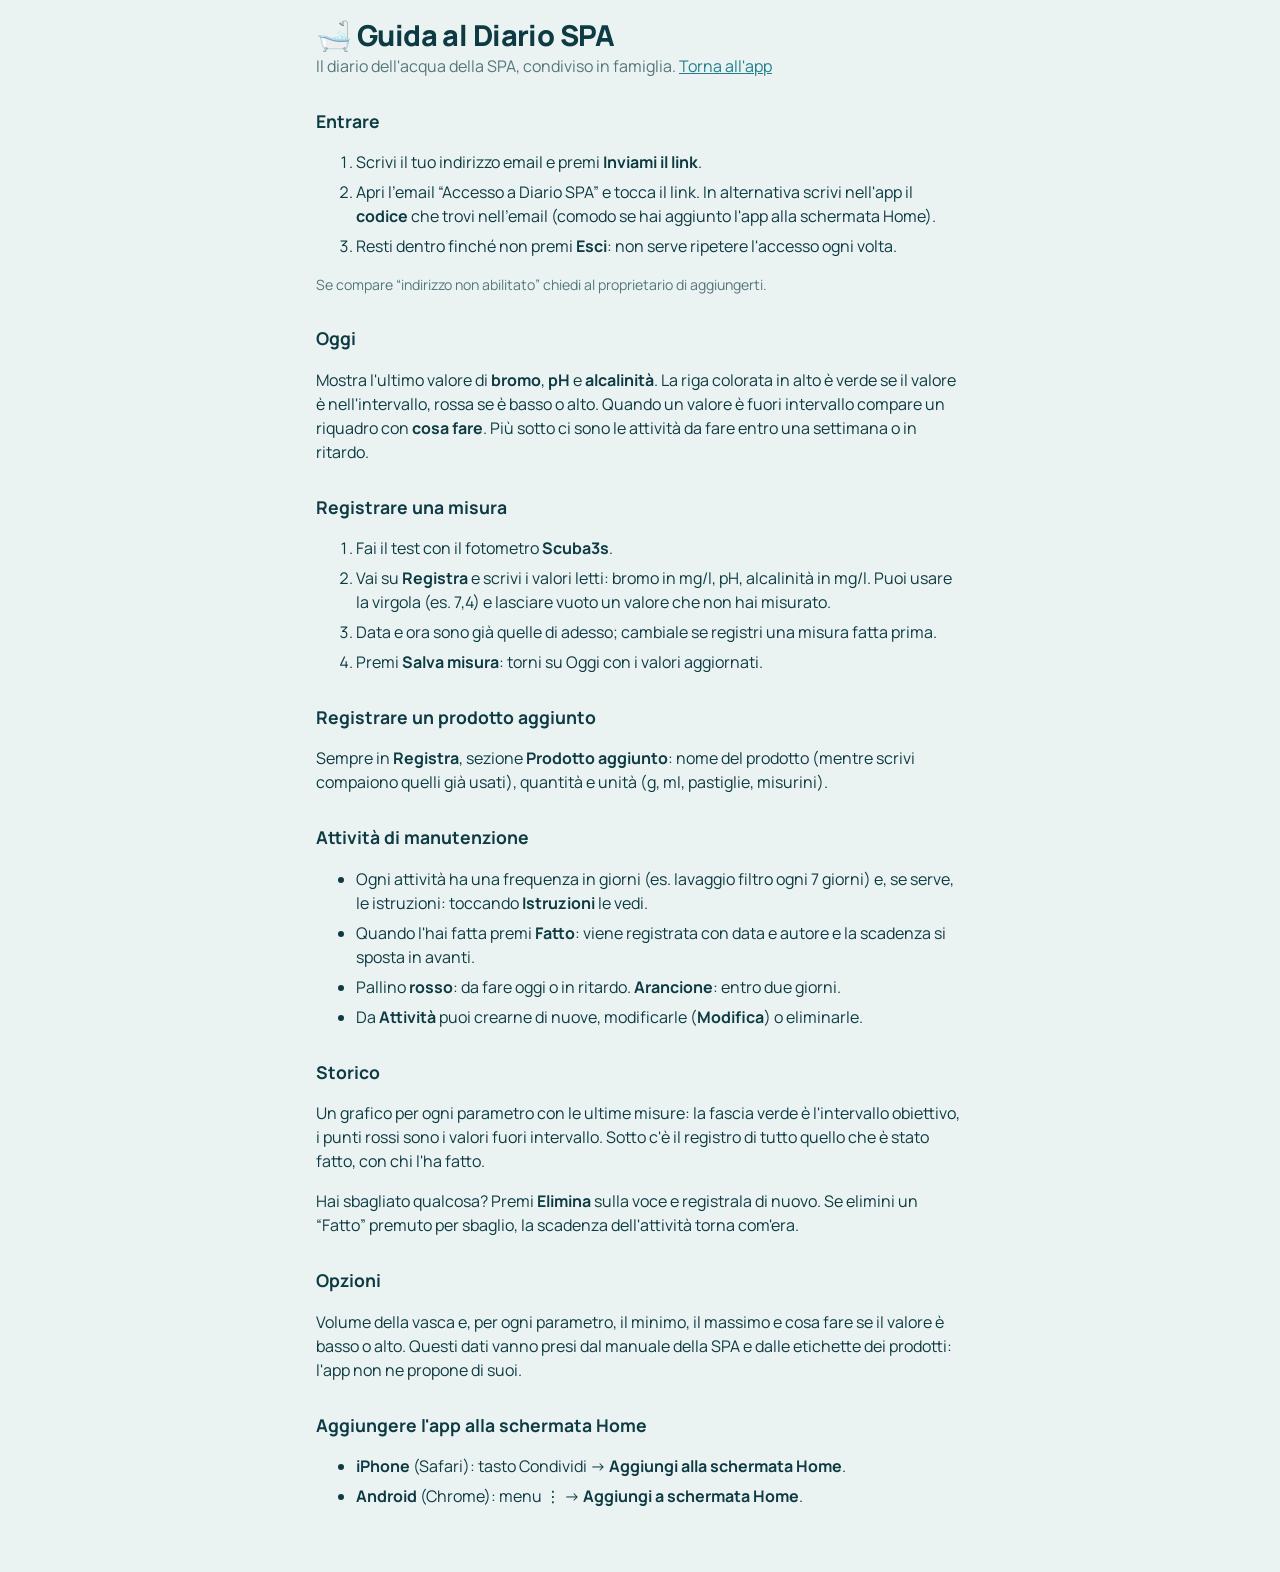
==== guida.html @ f2f0a204 "Prima versione di Diario SPA Misure, prodotti, attivita periodiche, storico con grafici e impostazio" ====
<!doctype html>
<html lang="it">
<head>
  <meta charset="utf-8">
  <meta name="viewport" content="width=device-width, initial-scale=1">
  <title>Guida – Diario SPA</title>
  <link rel="icon" href="data:image/svg+xml,<svg xmlns='http://www.w3.org/2000/svg' viewBox='0 0 100 100'><text y='.9em' font-size='90'>🛁</text></svg>">
  <link rel="preconnect" href="https://fonts.googleapis.com">
  <link rel="preconnect" href="https://fonts.gstatic.com" crossorigin>
  <link href="https://fonts.googleapis.com/css2?family=Manrope:wght@400;500;600;700;800&display=swap" rel="stylesheet">
  <link rel="stylesheet" href="css/style.css?v=2026.10.14">
  <style>
    main.guide { padding-bottom: 48px; }
    .guide h2 { margin-top: 30px; }
    .guide li + li { margin-top: 6px; }
  </style>
</head>
<body>
  <main class="guide">
    <h1>🛁 Guida al Diario SPA</h1>
    <p class="sub">Il diario dell'acqua della SPA, condiviso in famiglia. <a href="./">Torna all'app</a></p>

    <h2>Entrare</h2>
    <ol>
      <li>Scrivi il tuo indirizzo email e premi <b>Inviami il link</b>.</li>
      <li>Apri l'email “Accesso a Diario SPA” e tocca il link. In alternativa scrivi nell'app il
        <b>codice</b> che trovi nell'email (comodo se hai aggiunto l'app alla schermata Home).</li>
      <li>Resti dentro finché non premi <b>Esci</b>: non serve ripetere l'accesso ogni volta.</li>
    </ol>
    <p class="note">Se compare “indirizzo non abilitato” chiedi al proprietario di aggiungerti.</p>

    <h2>Oggi</h2>
    <p>Mostra l'ultimo valore di <b>bromo</b>, <b>pH</b> e <b>alcalinità</b>. La riga colorata in alto
      è verde se il valore è nell'intervallo, rossa se è basso o alto. Quando un valore è fuori
      intervallo compare un riquadro con <b>cosa fare</b>. Più sotto ci sono le attività da fare
      entro una settimana o in ritardo.</p>

    <h2>Registrare una misura</h2>
    <ol>
      <li>Fai il test con il fotometro <b>Scuba3s</b>.</li>
      <li>Vai su <b>Registra</b> e scrivi i valori letti: bromo in mg/l, pH, alcalinità in mg/l.
        Puoi usare la virgola (es. 7,4) e lasciare vuoto un valore che non hai misurato.</li>
      <li>Data e ora sono già quelle di adesso; cambiale se registri una misura fatta prima.</li>
      <li>Premi <b>Salva misura</b>: torni su Oggi con i valori aggiornati.</li>
    </ol>

    <h2>Registrare un prodotto aggiunto</h2>
    <p>Sempre in <b>Registra</b>, sezione <b>Prodotto aggiunto</b>: nome del prodotto (mentre scrivi
      compaiono quelli già usati), quantità e unità (g, ml, pastiglie, misurini).</p>

    <h2>Attività di manutenzione</h2>
    <ul>
      <li>Ogni attività ha una frequenza in giorni (es. lavaggio filtro ogni 7 giorni) e, se serve,
        le istruzioni: toccando <b>Istruzioni</b> le vedi.</li>
      <li>Quando l'hai fatta premi <b>Fatto</b>: viene registrata con data e autore e la
        scadenza si sposta in avanti.</li>
      <li>Pallino <b>rosso</b>: da fare oggi o in ritardo. <b>Arancione</b>: entro due giorni.</li>
      <li>Da <b>Attività</b> puoi crearne di nuove, modificarle (<b>Modifica</b>) o eliminarle.</li>
    </ul>

    <h2>Storico</h2>
    <p>Un grafico per ogni parametro con le ultime misure: la fascia verde è l'intervallo
      obiettivo, i punti rossi sono i valori fuori intervallo. Sotto c'è il registro di tutto
      quello che è stato fatto, con chi l'ha fatto.</p>
    <p>Hai sbagliato qualcosa? Premi <b>Elimina</b> sulla voce e registrala di nuovo. Se elimini un
      “Fatto” premuto per sbaglio, la scadenza dell'attività torna com'era.</p>

    <h2>Opzioni</h2>
    <p>Volume della vasca e, per ogni parametro, il minimo, il massimo e cosa fare se il valore è
      basso o alto. Questi dati vanno presi dal manuale della SPA e dalle etichette dei prodotti:
      l'app non ne propone di suoi.</p>

    <h2>Aggiungere l'app alla schermata Home</h2>
    <ul>
      <li><b>iPhone</b> (Safari): tasto Condividi → <b>Aggiungi alla schermata Home</b>.</li>
      <li><b>Android</b> (Chrome): menu ⋮ → <b>Aggiungi a schermata Home</b>.</li>
    </ul>
  </main>
</body>
</html>
---- css/style.css ----
:root {
  --bg: #EAF3F2; --surface: #FFFFFF; --ink: #0E3B43; --muted: #55767B; --line: #CFE1DF;
  --accent: #1F7F8C; --accent-ink: #FFFFFF; --ok: #2C8A57; --bad: #C2412D; --warn: #B7791F;
  --band: rgba(44, 138, 87, .14);
  color-scheme: light;
}
@media (prefers-color-scheme: dark) {
  :root {
    --bg: #0B1F23; --surface: #122C31; --ink: #E3F1EF; --muted: #8FB0B3; --line: #21434A;
    --accent: #4FB3BF; --accent-ink: #06262B; --ok: #5CC48A; --bad: #F07A63; --warn: #E3B062;
    --band: rgba(92, 196, 138, .16);
    color-scheme: dark;
  }
}

*, *::before, *::after { box-sizing: border-box; }
html { -webkit-text-size-adjust: 100%; }
body {
  margin: 0; min-height: 100vh; background: var(--bg); color: var(--ink);
  font-family: Manrope, system-ui, -apple-system, "Segoe UI", sans-serif; font-size: 16px; line-height: 1.5;
}
[hidden] { display: none !important; }
a { color: var(--accent); }

main { max-width: 680px; margin: 0 auto; padding: 8px 16px calc(96px + env(safe-area-inset-bottom, 0px)); }
h1 { font-size: 1.8rem; line-height: 1.1; margin: 12px 0 2px; font-weight: 800; letter-spacing: -.02em; }
h2 { font-size: 1.1rem; margin: 26px 0 10px; font-weight: 700; }
.unit { color: var(--muted); font-weight: 500; font-size: .8em; }
.sub { color: var(--muted); margin: 0 0 8px; }
.note { color: var(--muted); font-size: .88rem; }
.note.top { margin-top: 0; }
.empty { color: var(--muted); padding: 6px 0; margin: 0; }
.error { color: var(--bad); font-weight: 600; min-height: 1.2em; margin: 8px 0 0; }
.boot { text-align: center; color: var(--muted); margin-top: 30vh; }

.banner { background: var(--surface); border-bottom: 2px dashed var(--warn); padding: 10px 16px; font-size: .9rem; }
.panel { background: var(--surface); border: 1px solid var(--line); border-radius: 14px; padding: 14px 16px; }
.stack > * + * { margin-top: 10px; }
.field { margin-top: 10px; }
.row { display: grid; grid-template-columns: 1fr 1fr; gap: 10px; }
.row3 { display: grid; grid-template-columns: repeat(3, 1fr); gap: 10px; }
.actions { display: flex; gap: 10px; flex-wrap: wrap; margin-top: 12px; }

/* Barra in alto e navigazione in basso */
.topbar { background: var(--surface); border-bottom: 1px solid var(--line); padding-top: env(safe-area-inset-top, 0px); }
.topbar .in { max-width: 680px; margin: 0 auto; padding: 8px 16px; display: flex; align-items: center; gap: 14px; font-size: .9rem; }
.topbar .brand { font-weight: 800; margin-right: auto; }
.topbar .who { color: var(--muted); overflow: hidden; text-overflow: ellipsis; white-space: nowrap; min-width: 0; }
nav {
  position: fixed; left: 0; right: 0; bottom: 0; z-index: 5; background: var(--surface);
  border-top: 1px solid var(--line); padding-bottom: env(safe-area-inset-bottom, 0px);
}
nav .in { display: flex; max-width: 680px; margin: 0 auto; }
nav button {
  flex: 1; min-width: 0; background: none; border: 0; border-radius: 0; color: var(--muted);
  padding: 13px 2px; font-weight: 700; font-size: .8rem;
}
nav button[aria-current="page"] { color: var(--accent); box-shadow: inset 0 3px 0 var(--accent); }

/* Controlli */
button {
  font: inherit; font-weight: 700; border-radius: 10px; border: 1px solid var(--accent);
  background: var(--accent); color: var(--accent-ink); padding: 9px 14px; cursor: pointer;
}
button.ghost { background: transparent; color: var(--accent); }
button.danger { background: transparent; border-color: var(--bad); color: var(--bad); }
button.small { padding: 4px 8px; font-size: .8rem; }
button.linkish { background: none; border: 0; padding: 0; color: var(--accent); font-weight: 600; text-decoration: underline; }
button:disabled { opacity: .5; cursor: not-allowed; }
:focus-visible { outline: 3px solid var(--accent); outline-offset: 2px; }
label { display: block; font-weight: 600; font-size: .9rem; margin-bottom: 4px; }
input, select, textarea {
  font: inherit; width: 100%; padding: 10px 12px; border-radius: 10px;
  border: 1px solid var(--line); background: var(--bg); color: var(--ink);
}
textarea { min-height: 64px; resize: vertical; }
.chip {
  border: 1px solid var(--line); border-radius: 999px; padding: 4px 10px; margin: 0 6px 6px 0;
  background: var(--surface); color: var(--ink); font-weight: 500;
}

/* Oggi */
.gauges { display: grid; grid-template-columns: repeat(3, 1fr); gap: 10px; }
.gauge { background: var(--surface); border: 1px solid var(--line); border-radius: 14px; padding: 12px; border-top: 5px solid var(--line); }
.gauge.ok { border-top-color: var(--ok); }
.gauge.bad { border-top-color: var(--bad); }
.gauge .n { font-weight: 600; }
.gauge .v { font-size: 1.9rem; font-weight: 800; font-variant-numeric: tabular-nums; line-height: 1.15; }
.gauge .s { font-weight: 700; font-size: .85rem; }
.gauge.ok .s { color: var(--ok); }
.gauge.bad .s { color: var(--bad); }
.gauge .r { color: var(--muted); font-size: .78rem; margin-top: 2px; }
.advice { border-left: 4px solid var(--bad); background: var(--surface); padding: 10px 14px; border-radius: 0 10px 10px 0; margin-top: 10px; white-space: pre-wrap; }

.task { display: flex; align-items: center; gap: 10px; background: var(--surface); border: 1px solid var(--line); border-radius: 14px; padding: 12px 14px; }
.task .dot { width: 12px; height: 12px; border-radius: 50%; flex: none; background: var(--ok); }
.task.late .dot { background: var(--bad); }
.task.soon .dot { background: var(--warn); }
.task .t { flex: 1; min-width: 0; }
.task .t b { display: block; }
.task .t > span { color: var(--muted); font-size: .86rem; }
.task details { font-size: .88rem; margin-top: 2px; }
.task summary { color: var(--accent); cursor: pointer; font-weight: 600; }
.task details p { margin: 4px 0 0; white-space: pre-wrap; }

/* Storico */
.chart { width: 100%; height: auto; display: block; }
.log { list-style: none; padding: 0; margin: 0; }
.log li { display: flex; gap: 10px; align-items: flex-start; padding: 10px 0; border-bottom: 1px solid var(--line); }
.log li:last-child { border-bottom: 0; }
.log .when { color: var(--muted); font-size: .85rem; min-width: 96px; font-variant-numeric: tabular-nums; }
.log .what { flex: 1; min-width: 0; }
.log .out { color: var(--bad); }

/* Accesso */
.login-view { max-width: 420px; margin: 0 auto; padding: 12vh 16px 40px; }
.login-card h1 { margin-top: 0; }

.toast {
  position: fixed; left: 50%; transform: translateX(-50%); z-index: 10; max-width: calc(100% - 32px);
  bottom: calc(80px + env(safe-area-inset-bottom, 0px)); background: var(--ink); color: var(--bg);
  padding: 10px 16px; border-radius: 10px; font-weight: 600; opacity: 0; transition: opacity .2s; pointer-events: none;
}
.toast.show { opacity: 1; }
.toast.error { background: var(--bad); color: #fff; }

@media (max-width: 420px) {
  .gauge { padding: 10px 8px; }
  .gauge .v { font-size: 1.45rem; }
  .row3 { grid-template-columns: 1fr 1fr; }
  .log .when { min-width: 74px; }
}
@media (prefers-reduced-motion: reduce) { .toast { transition: none; } }
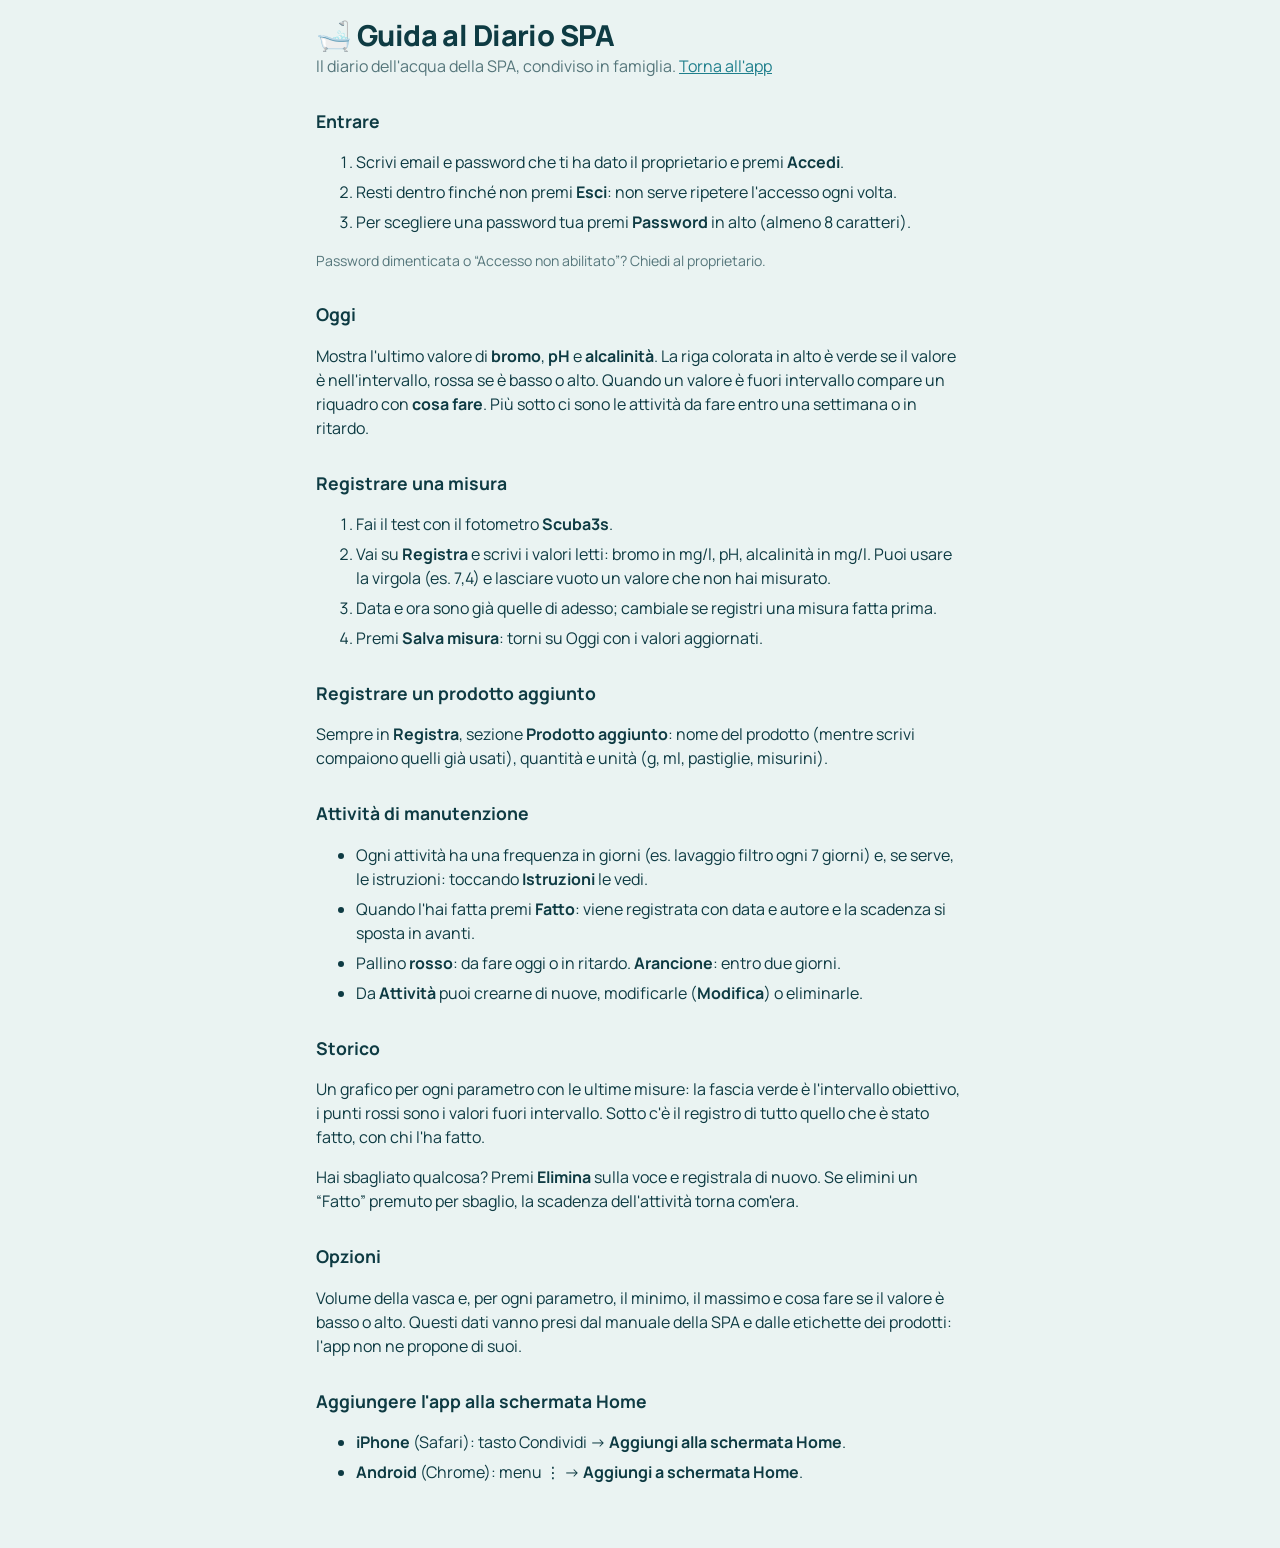
==== commit fdae427c: "Accesso con email e password come in Canti per la messa Sostituisce il link via email: niente limiti" ====
--- a/guida.html
+++ b/guida.html
@@ -22,12 +22,11 @@
 
     <h2>Entrare</h2>
     <ol>
-      <li>Scrivi il tuo indirizzo email e premi <b>Inviami il link</b>.</li>
-      <li>Apri l'email “Accesso a Diario SPA” e tocca il link. In alternativa scrivi nell'app il
-        <b>codice</b> che trovi nell'email (comodo se hai aggiunto l'app alla schermata Home).</li>
+      <li>Scrivi email e password che ti ha dato il proprietario e premi <b>Accedi</b>.</li>
       <li>Resti dentro finché non premi <b>Esci</b>: non serve ripetere l'accesso ogni volta.</li>
+      <li>Per scegliere una password tua premi <b>Password</b> in alto (almeno 8 caratteri).</li>
     </ol>
-    <p class="note">Se compare “indirizzo non abilitato” chiedi al proprietario di aggiungerti.</p>
+    <p class="note">Password dimenticata o “Accesso non abilitato”? Chiedi al proprietario.</p>
 
     <h2>Oggi</h2>
     <p>Mostra l'ultimo valore di <b>bromo</b>, <b>pH</b> e <b>alcalinità</b>. La riga colorata in alto
--- a/css/style.css
+++ b/css/style.css
@@ -44,7 +44,7 @@
 /* Barra in alto e navigazione in basso */
 .topbar { background: var(--surface); border-bottom: 1px solid var(--line); padding-top: env(safe-area-inset-top, 0px); }
 .topbar .in { max-width: 680px; margin: 0 auto; padding: 8px 16px; display: flex; align-items: center; gap: 14px; font-size: .9rem; }
-.topbar .brand { font-weight: 800; margin-right: auto; }
+.topbar .brand { font-weight: 800; margin-right: auto; white-space: nowrap; }
 .topbar .who { color: var(--muted); overflow: hidden; text-overflow: ellipsis; white-space: nowrap; min-width: 0; }
 nav {
   position: fixed; left: 0; right: 0; bottom: 0; z-index: 5; background: var(--surface);
@@ -115,6 +115,9 @@
 /* Accesso */
 .login-view { max-width: 420px; margin: 0 auto; padding: 12vh 16px 40px; }
 .login-card h1 { margin-top: 0; }
+dialog { width: min(400px, calc(100% - 32px)); color: var(--ink); }
+dialog::backdrop { background: rgba(0, 0, 0, .45); }
+dialog h2 { margin-top: 0; }
 
 .toast {
   position: fixed; left: 50%; transform: translateX(-50%); z-index: 10; max-width: calc(100% - 32px);
@@ -125,6 +128,7 @@
 .toast.error { background: var(--bad); color: #fff; }
 
 @media (max-width: 420px) {
+  .topbar .who { display: none; }
   .gauge { padding: 10px 8px; }
   .gauge .v { font-size: 1.45rem; }
   .row3 { grid-template-columns: 1fr 1fr; }
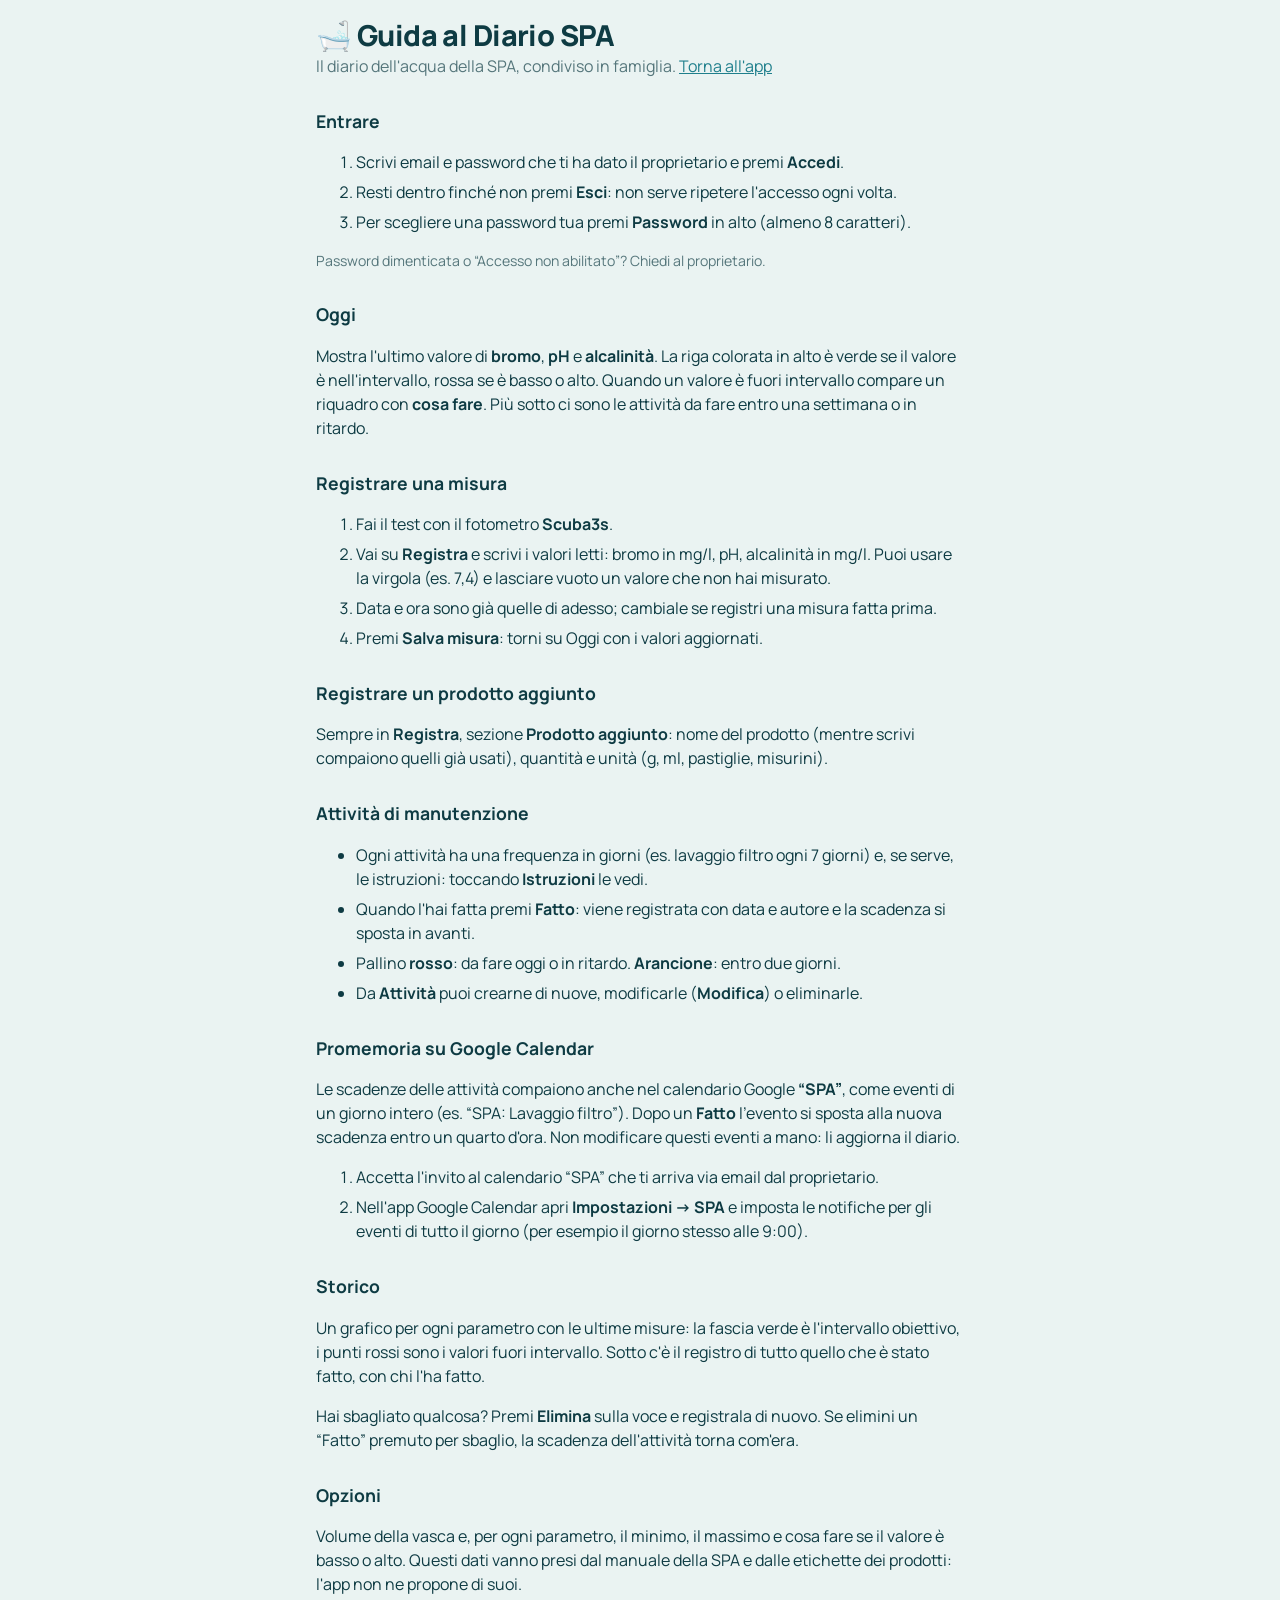
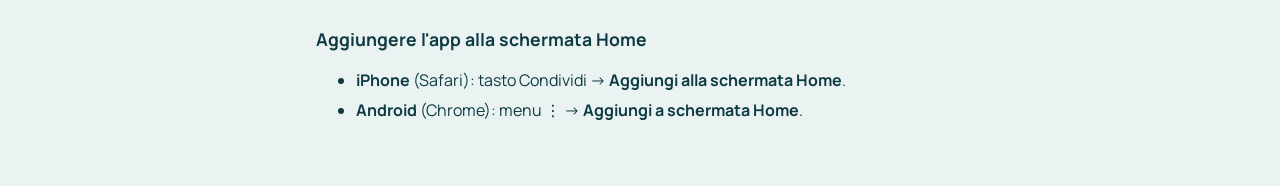
==== commit ac3d403e: "Promemoria su Google Calendar con uno script Apps Script Al posto di service account + Edge Function" ====
--- a/guida.html
+++ b/guida.html
@@ -57,6 +57,16 @@
       <li>Da <b>Attività</b> puoi crearne di nuove, modificarle (<b>Modifica</b>) o eliminarle.</li>
     </ul>
 
+    <h2>Promemoria su Google Calendar</h2>
+    <p>Le scadenze delle attività compaiono anche nel calendario Google <b>“SPA”</b>, come eventi
+      di un giorno intero (es. “SPA: Lavaggio filtro”). Dopo un <b>Fatto</b> l'evento si sposta alla
+      nuova scadenza entro un quarto d'ora. Non modificare questi eventi a mano: li aggiorna il diario.</p>
+    <ol>
+      <li>Accetta l'invito al calendario “SPA” che ti arriva via email dal proprietario.</li>
+      <li>Nell'app Google Calendar apri <b>Impostazioni → SPA</b> e imposta le notifiche per gli
+        eventi di tutto il giorno (per esempio il giorno stesso alle 9:00).</li>
+    </ol>
+
     <h2>Storico</h2>
     <p>Un grafico per ogni parametro con le ultime misure: la fascia verde è l'intervallo
       obiettivo, i punti rossi sono i valori fuori intervallo. Sotto c'è il registro di tutto
